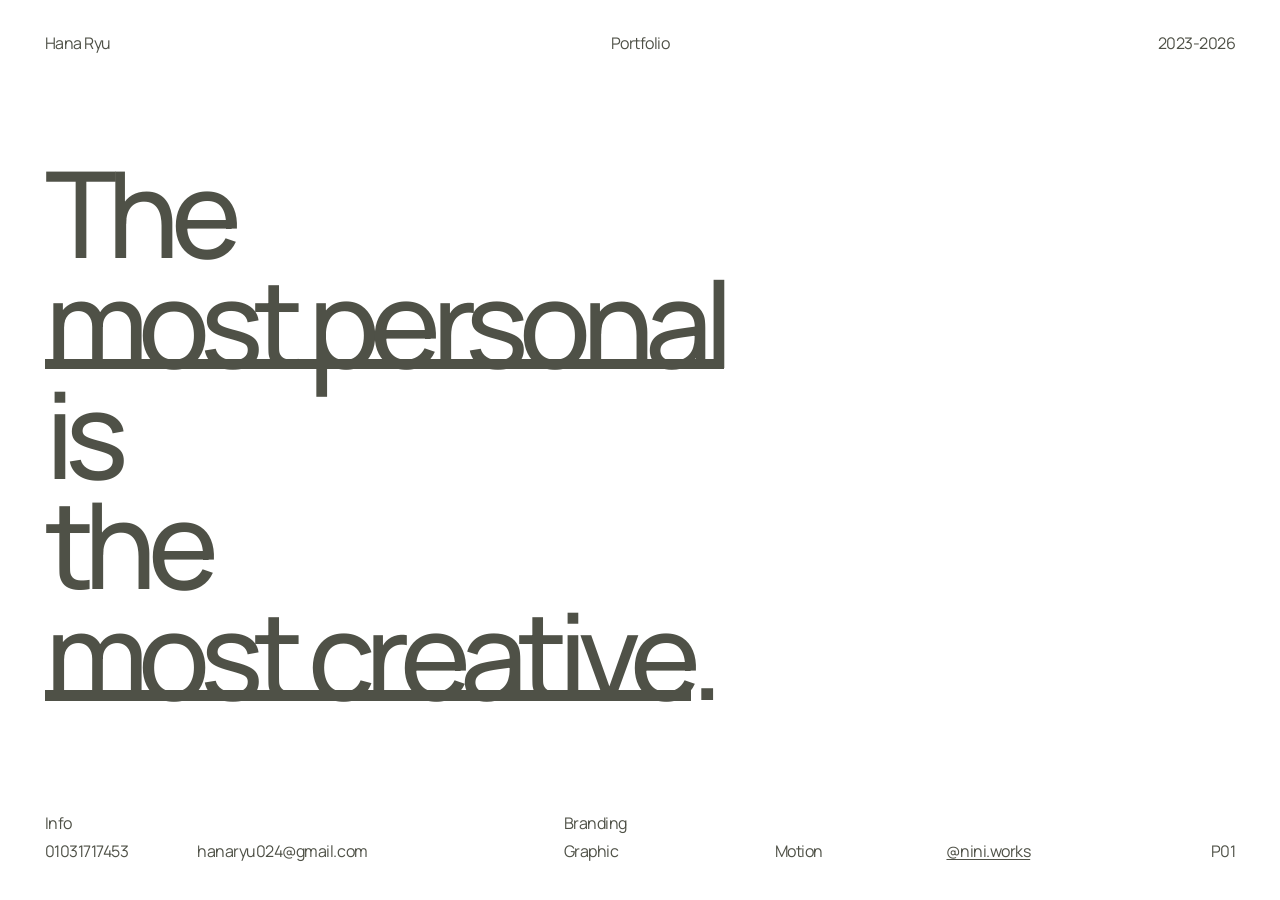
==== index.html @ 17c5742c "first commit" ====
<!DOCTYPE html>
<html lang="en">
  <head>
    <meta charset="UTF-8" />
    <meta name="viewport" content="width=device-width, initial-scale=1.0" />
    <title>Hana Ryu Portfolio</title>
    <link rel="preconnect" href="https://fonts.googleapis.com" />
    <link rel="preconnect" href="https://fonts.gstatic.com" crossorigin />
    <link
      href="https://fonts.googleapis.com/css2?family=Manrope:wght@400;500;600&display=swap"
      rel="stylesheet"
    />
    <link rel="stylesheet" href="style.css" />
  </head>
  <body class="landing-page">
    <div class="page-shell">
      <header class="site-header">
        <span>Hana Ryu</span>
        <span>Portfolio</span>
        <span>2023-2026</span>
      </header>

      <main class="hero">
        <h1 class="hero-copy">
          The
          <a href="personal.html" class="hero-link">most personal</a>
          is<br />
          the
          <a href="creative.html" class="hero-link">most creative</a>.
        </h1>
      </main>

      <footer class="site-footer">
        <div class="footer-block">
          <span>Info</span>
          <span>01031717453</span>
        </div>
        <div class="footer-block">
          <span>hanaryu024@gmail.com</span>
        </div>
        <div class="footer-block">
          <span>Branding</span>
          <span>Graphic</span>
        </div>
        <div class="footer-block">
          <span>Motion</span>
        </div>
        <div class="footer-block">
          <span>@nini.works</span>
        </div>
        <div class="footer-block footer-code">
          <span>P01</span>
        </div>
      </footer>
    </div>
  </body>
</html>
---- style.css ----
:root {
  --bg: #f4f2ed;
  --panel: rgba(255, 255, 255, 0.62);
  --text: #4f5147;
  --muted: #7f8376;
  --line: rgba(79, 81, 71, 0.28);
  --shadow: 0 18px 50px rgba(79, 81, 71, 0.08);
}

* {
  box-sizing: border-box;
}

html,
body {
  margin: 0;
  min-height: 100%;
}

body {
  font-family: "Manrope", sans-serif;
  background: #ffffff;
  color: var(--text);
}

a {
  color: inherit;
  text-decoration: none;
}

.landing-page {
  min-height: 100vh;
}

.page-shell,
.subpage-shell {
  min-height: 100vh;
  padding: 2rem 2.8rem 2.4rem;
  display: flex;
  flex-direction: column;
}

.site-header,
.site-footer,
.subpage-header {
  display: grid;
  align-items: start;
  gap: 1rem;
  font-size: 1rem;
  letter-spacing: -0.03em;
}

.site-header,
.subpage-header {
  grid-template-columns: repeat(3, 1fr);
}

.site-header span:nth-child(2),
.subpage-header span {
  text-align: center;
}

.site-header span:last-child {
  text-align: right;
}

.hero {
  flex: 1;
  display: flex;
  align-items: center;
}

.hero-copy {
  margin: 0;
  max-width: 10ch;
  font-size: clamp(4rem, 10vw, 7.5rem);
  line-height: 0.92;
  letter-spacing: -0.08em;
  font-weight: 500;
}

.hero-link {
  display: inline-block;
  position: relative;
  transition: opacity 180ms ease, transform 180ms ease;
}

.hero-link::after {
  content: "";
  position: absolute;
  left: 0;
  right: 0;
  bottom: 0.07em;
  height: 0.09em;
  background: currentColor;
}

.hero-link:hover {
  opacity: 0.72;
  transform: translateY(-0.02em);
}

.site-footer {
  grid-template-columns: 0.7fr 1.8fr 1fr 0.8fr 1fr 0.4fr;
  align-items: end;
}

.footer-block {
  display: flex;
  flex-direction: column;
  gap: 0.35rem;
}

.footer-block:last-child {
  align-items: flex-end;
}

.footer-block:nth-child(5) {
  text-decoration: underline;
  text-underline-offset: 0.12em;
}

.back-link {
  text-decoration: underline;
  text-underline-offset: 0.18em;
}

.subpage-header {
  margin-bottom: 4rem;
}

.subpage-header a {
  justify-self: start;
}

.text-page {
  max-width: 760px;
  display: grid;
  gap: 1.5rem;
}

.body-copy {
  margin: 0;
  font-size: clamp(1.1rem, 2vw, 1.4rem);
  line-height: 1.8;
  color: var(--text);
}

.inline-preview {
  position: relative;
  display: inline-flex;
  align-items: baseline;
}

.music-link {
  text-decoration: underline;
  text-underline-offset: 0.14em;
}

.preview-card {
  position: absolute;
  left: 0;
  top: calc(100% + 0.8rem);
  z-index: 10;
  width: min(320px, 72vw);
  display: grid;
  gap: 0.7rem;
  padding: 0.85rem;
  border: 1px solid rgba(79, 81, 71, 0.18);
  border-radius: 1.2rem;
  background: rgba(255, 255, 255, 0.96);
  box-shadow: 0 18px 40px rgba(0, 0, 0, 0.12);
  opacity: 0;
  visibility: hidden;
  transform: translateY(8px);
  transition: opacity 180ms ease, transform 180ms ease, visibility 180ms ease;
}

.preview-thumb {
  display: block;
  width: 100%;
  aspect-ratio: 16 / 9;
  object-fit: cover;
  border-radius: 0.8rem;
}

.preview-meta {
  display: grid;
  gap: 0.22rem;
}

.preview-label {
  font-size: 0.72rem;
  letter-spacing: 0.04em;
  text-transform: uppercase;
  color: #cc0000;
}

.preview-title {
  font-size: 0.92rem;
  line-height: 1.35;
  color: #1c1c1c;
}

.inline-preview:hover .preview-card,
.inline-preview:focus-within .preview-card {
  opacity: 1;
  visibility: visible;
  transform: translateY(0);
}

.creative-page {
  display: grid;
  gap: 2.2rem;
}

.creative-intro {
  max-width: 540px;
  font-size: 0.98rem;
  line-height: 1.55;
  color: var(--muted);
}

.project-list {
  display: grid;
  gap: 0.35rem;
  max-width: 780px;
}

.project-item {
  display: grid;
  grid-template-columns: 1fr;
  align-items: center;
  width: fit-content;
  padding: 0;
  border: 0;
  border-radius: 0;
  background: transparent;
  box-shadow: none;
  transition: opacity 180ms ease, transform 180ms ease;
}

.project-item:hover {
  opacity: 0.7;
  transform: translateX(4px);
}

.project-grid {
  display: grid;
  grid-template-columns: repeat(2, minmax(0, 1fr));
  gap: 1rem;
}

.project-card {
  display: grid;
  align-content: end;
  min-height: 240px;
  padding: 1.4rem 1.5rem;
  border: 1px solid var(--line);
  border-radius: 1.4rem;
  background: var(--panel);
  backdrop-filter: blur(12px);
  box-shadow: var(--shadow);
  transition: transform 180ms ease, border-color 180ms ease, background 180ms ease;
}

.project-card:hover {
  transform: translateY(-4px);
  border-color: rgba(79, 81, 71, 0.45);
  background: rgba(255, 255, 255, 0.72);
}

.project-card-featured {
  background:
    linear-gradient(180deg, rgba(255, 255, 255, 0.1), rgba(255, 255, 255, 0.74)),
    linear-gradient(135deg, #d8ded0 0%, #efe8dc 100%);
}

.project-number,
.project-tag {
  font-size: 1rem;
  color: var(--muted);
}

.project-title {
  width: fit-content;
  font-size: clamp(2rem, 4vw, 3.1rem);
  line-height: 1.02;
  letter-spacing: -0.04em;
  text-decoration: underline;
  text-decoration-thickness: 0.04em;
  text-underline-offset: 0.12em;
}

.project-card .project-title {
  margin: 0.5rem 0 0.35rem;
}

.project-page {
  display: grid;
  gap: 1.5rem;
}

.project-heading {
  margin: 0;
  font-size: clamp(3rem, 7vw, 5.8rem);
  line-height: 0.95;
  letter-spacing: -0.08em;
  font-weight: 500;
}

.project-description-box {
  max-width: 760px;
  padding: 1.5rem;
  border: 1px solid var(--line);
  border-radius: 1.5rem;
  background: var(--panel);
  box-shadow: var(--shadow);
}

.project-description-box p {
  margin: 0;
  font-size: 1.05rem;
  line-height: 1.8;
}

.project-image-wrap {
  margin: 0;
  border-radius: 2rem;
  overflow: hidden;
  border: 1px solid var(--line);
  box-shadow: var(--shadow);
}

.project-image {
  display: block;
  width: 100%;
  height: auto;
}

.project-detail-grid {
  display: grid;
  grid-template-columns: minmax(0, 1.15fr) minmax(320px, 0.85fr);
  gap: 2rem;
  align-items: start;
}

.project-visual {
  margin: 0;
  border-radius: 1.8rem;
  overflow: hidden;
  border: 1px solid var(--line);
  background: rgba(255, 255, 255, 0.5);
  box-shadow: var(--shadow);
}

.project-meta {
  display: grid;
  gap: 1.25rem;
  align-content: start;
}

.project-heading-small {
  font-size: clamp(2.4rem, 5vw, 4.6rem);
}

@media (max-width: 900px) {
  .page-shell,
  .subpage-shell {
    padding: 1.4rem 1.2rem 1.8rem;
  }

  .site-header,
  .subpage-header,
  .site-footer {
    grid-template-columns: 1fr;
  }

  .site-header span:nth-child(2),
  .site-header span:last-child,
  .subpage-header span {
    text-align: left;
  }

  .hero {
    align-items: flex-start;
    padding: 4rem 0;
  }

  .hero-copy {
    max-width: none;
    font-size: clamp(3.2rem, 16vw, 5rem);
  }

  .project-grid,
  .project-detail-grid {
    grid-template-columns: 1fr;
  }

  .project-item {
    grid-template-columns: 1fr;
    gap: 0.2rem;
  }

  .footer-block:last-child {
    align-items: flex-start;
  }
}
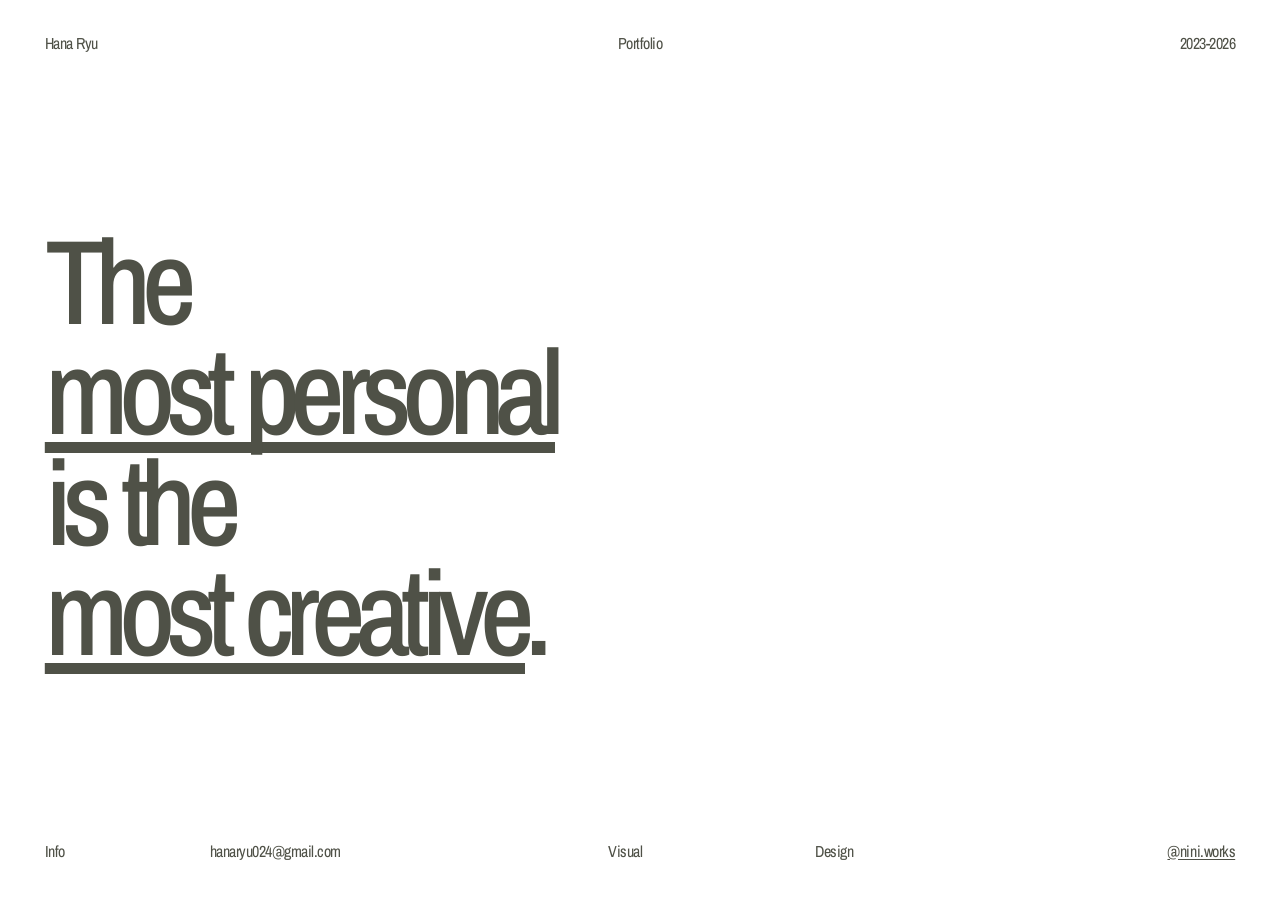
==== commit 572c24b6: "mobile" ====
--- a/index.html
+++ b/index.html
@@ -7,7 +7,7 @@
     <link rel="preconnect" href="https://fonts.googleapis.com" />
     <link rel="preconnect" href="https://fonts.gstatic.com" crossorigin />
     <link
-      href="https://fonts.googleapis.com/css2?family=Manrope:wght@400;500;600&display=swap"
+      href="https://fonts.googleapis.com/css2?family=Archivo+Narrow:wght@400;500;600&display=swap"
       rel="stylesheet"
     />
     <link rel="stylesheet" href="style.css" />
@@ -22,10 +22,9 @@
 
       <main class="hero">
         <h1 class="hero-copy">
-          The
-          <a href="personal.html" class="hero-link">most personal</a>
-          is<br />
-          the
+          The<br class="desktop-break" />
+          <a href="personal.html" class="hero-link">most personal</a><br class="desktop-break" />
+          is the<br class="desktop-break" />
           <a href="creative.html" class="hero-link">most creative</a>.
         </h1>
       </main>
@@ -33,23 +32,18 @@
       <footer class="site-footer">
         <div class="footer-block">
           <span>Info</span>
-          <span>01031717453</span>
         </div>
         <div class="footer-block">
           <span>hanaryu024@gmail.com</span>
         </div>
         <div class="footer-block">
-          <span>Branding</span>
-          <span>Graphic</span>
+          <span>Visual</span>
         </div>
         <div class="footer-block">
-          <span>Motion</span>
+          <span>Design</span>
         </div>
         <div class="footer-block">
           <span>@nini.works</span>
-        </div>
-        <div class="footer-block footer-code">
-          <span>P01</span>
         </div>
       </footer>
     </div>
--- a/style.css
+++ b/style.css
@@ -18,7 +18,7 @@
 }
 
 body {
-  font-family: "Manrope", sans-serif;
+  font-family: "Archivo Narrow", sans-serif;
   background: #ffffff;
   color: var(--text);
 }
@@ -79,20 +79,16 @@
   font-weight: 500;
 }
 
+.desktop-break {
+  display: block;
+}
+
 .hero-link {
-  display: inline-block;
-  position: relative;
+  text-decoration: underline;
+  text-decoration-thickness: 0.09em;
+  text-underline-offset: 0.07em;
+  text-decoration-skip-ink: none;
   transition: opacity 180ms ease, transform 180ms ease;
-}
-
-.hero-link::after {
-  content: "";
-  position: absolute;
-  left: 0;
-  right: 0;
-  bottom: 0.07em;
-  height: 0.09em;
-  background: currentColor;
 }
 
 .hero-link:hover {
@@ -101,7 +97,7 @@
 }
 
 .site-footer {
-  grid-template-columns: 0.7fr 1.8fr 1fr 0.8fr 1fr 0.4fr;
+  grid-template-columns: 0.7fr 1.8fr 0.9fr 0.9fr 1fr;
   align-items: end;
 }
 
@@ -111,13 +107,10 @@
   gap: 0.35rem;
 }
 
-.footer-block:last-child {
-  align-items: flex-end;
-}
-
 .footer-block:nth-child(5) {
   text-decoration: underline;
   text-underline-offset: 0.12em;
+  align-items: flex-end;
 }
 
 .back-link {
@@ -392,6 +385,10 @@
     font-size: clamp(3.2rem, 16vw, 5rem);
   }
 
+  .desktop-break {
+    display: none;
+  }
+
   .project-grid,
   .project-detail-grid {
     grid-template-columns: 1fr;
